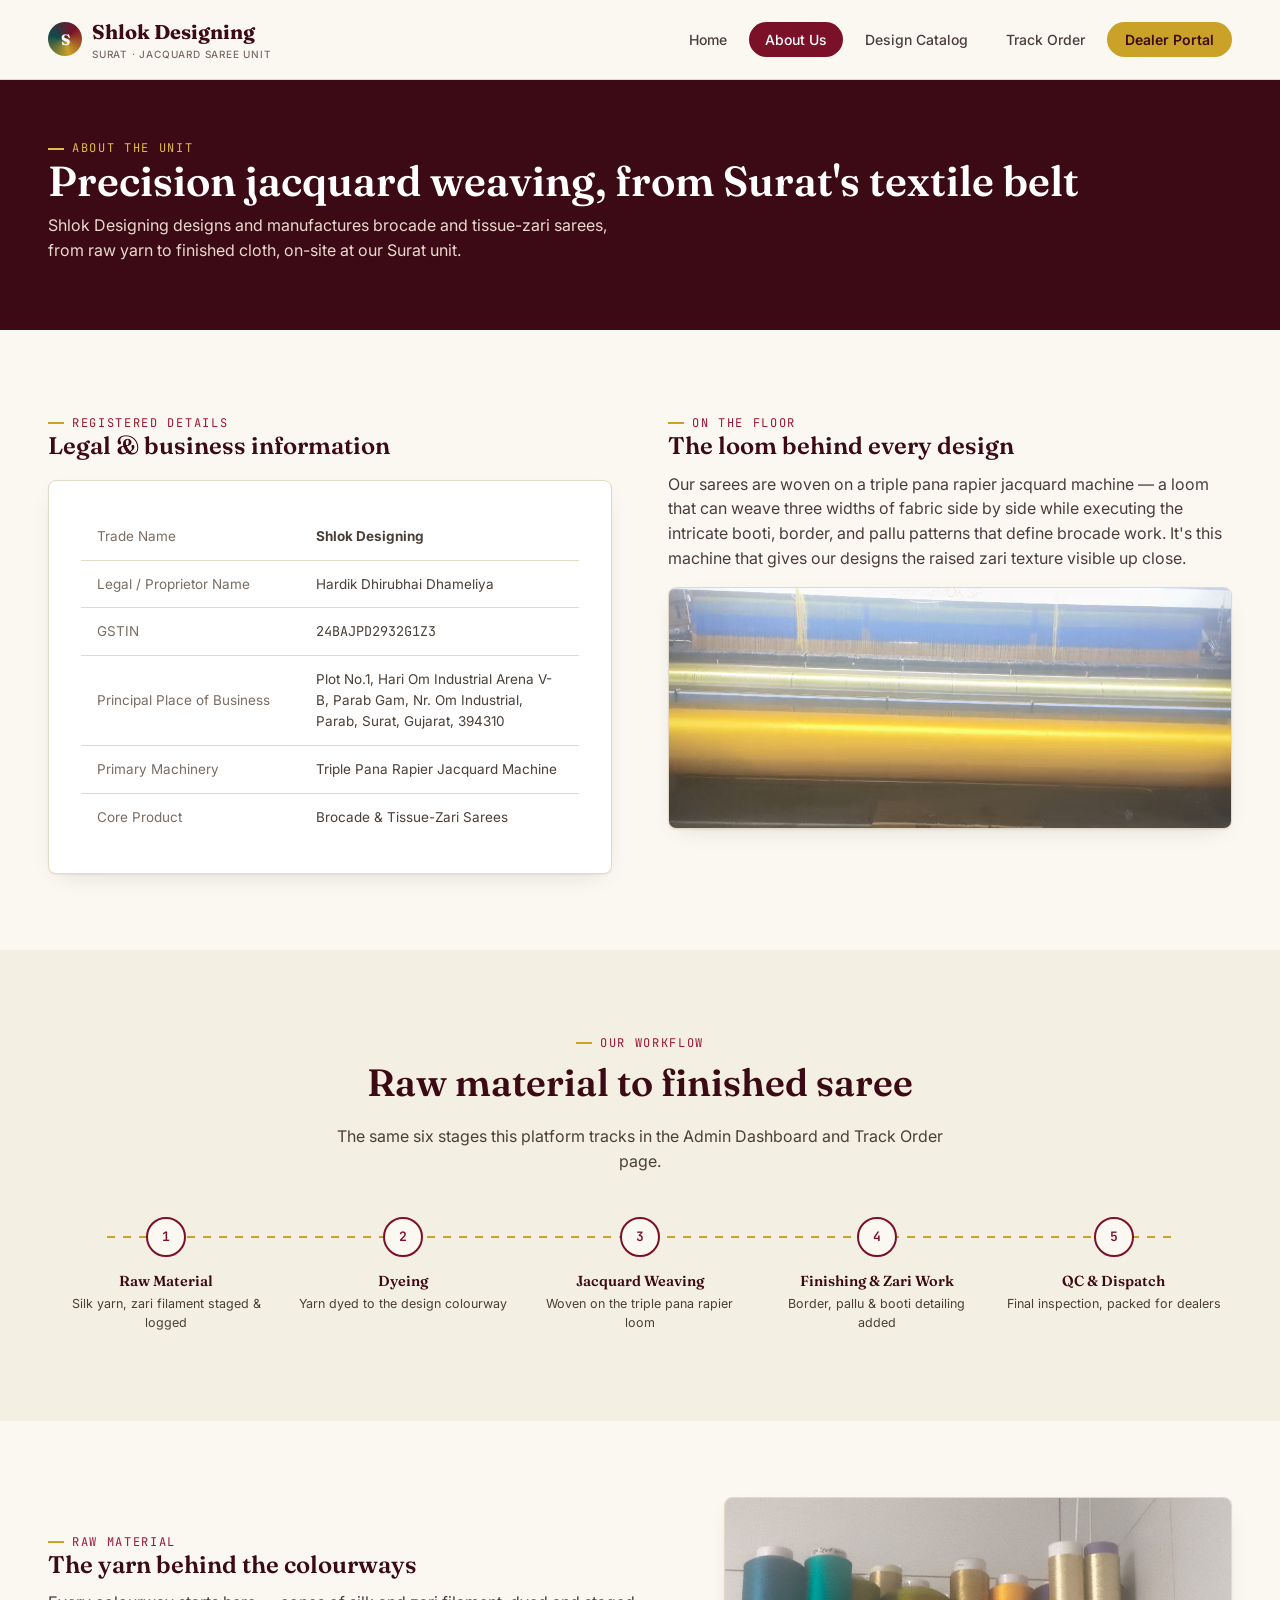
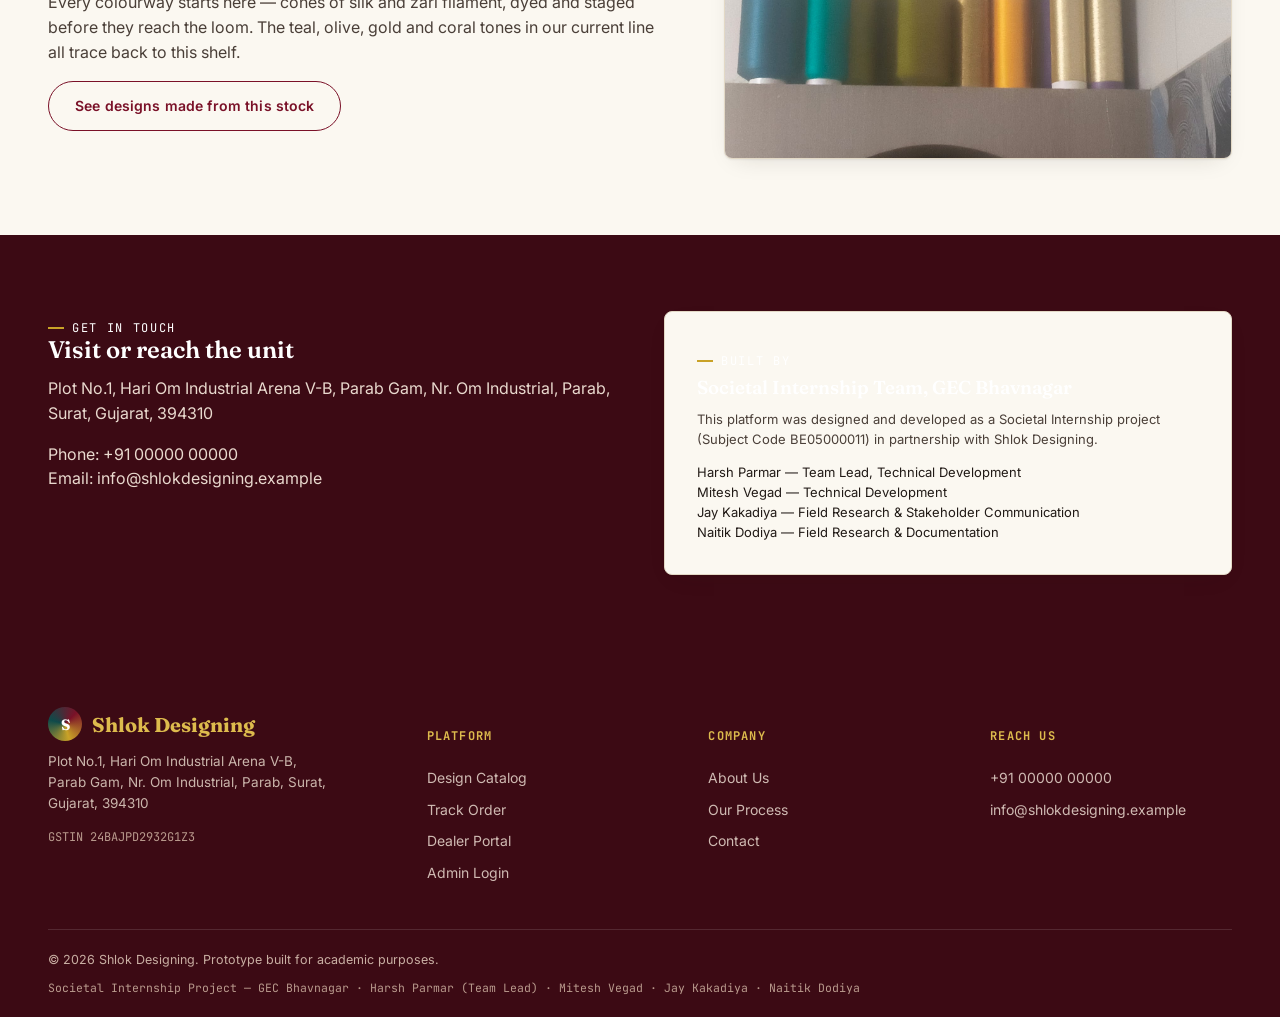
==== about.html @ fc142ac1 "ready to Deployment" ====
<!DOCTYPE html>
<html lang="en">
<head>
<meta charset="UTF-8">
<meta name="viewport" content="width=device-width, initial-scale=1.0">
<title>About Us — Shlok Designing</title>
<meta name="description" content="Shlok Designing is a saree design and jacquard weaving unit based in Surat, Gujarat, operated by Hardik Dhameliya.">
<link rel="stylesheet" href="css/style.css">
</head>
<body data-page="about">

<header class="site-header">
  <nav class="nav">
    <a href="index.html" class="brand">
      <span class="mark"></span>
      <span>Shlok Designing<small>Surat · Jacquard Saree Unit</small></span>
    </a>
    <ul class="nav-links">
      <li><a href="index.html" data-page="home">Home</a></li>
      <li><a href="about.html" data-page="about">About Us</a></li>
      <li><a href="catalog.html" data-page="catalog">Design Catalog</a></li>
      <li><a href="track-order.html" data-page="track">Track Order</a></li>
      <li><a href="dealer/login.html" class="nav-cta">Dealer Portal</a></li>
    </ul>
    <button class="nav-toggle" aria-label="Toggle menu"><span></span><span></span><span></span></button>
  </nav>
</header>

<div class="page-hero">
  <div class="container">
    <span class="eyebrow">About the unit</span>
    <h1>Precision jacquard weaving, from Surat's textile belt</h1>
    <p>Shlok Designing designs and manufactures brocade and tissue-zari sarees, from raw yarn to finished cloth, on-site at our Surat unit.</p>
  </div>
</div>

<section>
  <div class="container">
    <div style="display:grid;grid-template-columns:1fr 1fr;gap:56px;align-items:start;">
      <div>
        <span class="eyebrow">Registered details</span>
        <h2>Legal &amp; business information</h2>
        <div class="card pad-lg" style="margin-top:20px;">
          <table style="min-width:0;">
            <tbody>
              <tr><td class="text-muted" style="width:44%;">Trade Name</td><td><strong>Shlok Designing</strong></td></tr>
              <tr><td class="text-muted">Legal / Proprietor Name</td><td>Hardik Dhirubhai Dhameliya</td></tr>
              <tr><td class="text-muted">GSTIN</td><td class="mono">24BAJPD2932G1Z3</td></tr>
              <tr><td class="text-muted">Principal Place of Business</td><td>Plot No.1, Hari Om Industrial Arena V-B, Parab Gam, Nr. Om Industrial, Parab, Surat, Gujarat, 394310</td></tr>
              <tr><td class="text-muted">Primary Machinery</td><td>Triple Pana Rapier Jacquard Machine</td></tr>
              <tr><td class="text-muted">Core Product</td><td>Brocade &amp; Tissue-Zari Sarees</td></tr>
            </tbody>
          </table>
        </div>
      </div>
      <div>
        <span class="eyebrow">On the floor</span>
        <h2>The loom behind every design</h2>
        <p>Our sarees are woven on a triple pana rapier jacquard machine — a loom that can weave three widths of fabric side by side while executing the intricate booti, border, and pallu patterns that define brocade work. It's this machine that gives our designs the raised zari texture visible up close.</p>
        <div class="card" style="overflow:hidden;">
          <img src="assets/img/jacquard-machine.png" alt="Triple pana rapier jacquard machine weaving fabric" style="width:100%;height:240px;object-fit:cover;">
        </div>
      </div>
    </div>
  </div>
</section>

<section class="bg-ivory" id="process">
  <div class="container">
    <div class="section-head center">
      <span class="eyebrow">Our workflow</span>
      <h2>Raw material to finished saree</h2>
      <p>The same six stages this platform tracks in the Admin Dashboard and Track Order page.</p>
    </div>
    <div class="process-rail">
      <div class="process-step"><div class="node">1</div><h4>Raw Material</h4><p>Silk yarn, zari filament staged &amp; logged</p></div>
      <div class="process-step"><div class="node">2</div><h4>Dyeing</h4><p>Yarn dyed to the design colourway</p></div>
      <div class="process-step"><div class="node">3</div><h4>Jacquard Weaving</h4><p>Woven on the triple pana rapier loom</p></div>
      <div class="process-step"><div class="node">4</div><h4>Finishing &amp; Zari Work</h4><p>Border, pallu &amp; booti detailing added</p></div>
      <div class="process-step"><div class="node">5</div><h4>QC &amp; Dispatch</h4><p>Final inspection, packed for dealers</p></div>
    </div>
  </div>
</section>

<section>
  <div class="container">
    <div style="display:grid;grid-template-columns:1.1fr .9fr;gap:56px;align-items:center;">
      <div>
        <span class="eyebrow">Raw material</span>
        <h2>The yarn behind the colourways</h2>
        <p>Every colourway starts here — cones of silk and zari filament, dyed and staged before they reach the loom. The teal, olive, gold and coral tones in our current line all trace back to this shelf.</p>
        <a href="catalog.html" class="btn btn-outline">See designs made from this stock</a>
      </div>
      <div class="card" style="overflow:hidden;">
        <img src="assets/img/thread-spools.jpg" alt="Dyed silk and zari filament spools" style="width:100%;height:260px;object-fit:cover;">
      </div>
    </div>
  </div>
</section>

<section class="bg-wine" id="contact">
  <div class="container">
    <div style="display:grid;grid-template-columns:1fr 1fr;gap:48px;">
      <div>
        <span class="eyebrow">Get in touch</span>
        <h2>Visit or reach the unit</h2>
        <p>Plot No.1, Hari Om Industrial Arena V-B, Parab Gam, Nr. Om Industrial, Parab, Surat, Gujarat, 394310</p>
        <p>Phone: +91 00000 00000<br>Email: info@shlokdesigning.example</p>
      </div>
      <div class="card pad-lg" style="background:var(--ivory-50);">
        <span class="eyebrow">Built by</span>
        <h3 style="margin-top:8px;">Societal Internship Team, GEC Bhavnagar</h3>
        <p class="text-sm" style="color:var(--ink-700);">This platform was designed and developed as a Societal Internship project (Subject Code BE05000011) in partnership with Shlok Designing.</p>
        <ul style="margin-top:12px;">
          <li class="text-sm">Harsh Parmar — Team Lead, Technical Development</li>
          <li class="text-sm">Mitesh Vegad — Technical Development</li>
          <li class="text-sm">Jay Kakadiya — Field Research &amp; Stakeholder Communication</li>
          <li class="text-sm">Naitik Dodiya — Field Research &amp; Documentation</li>
        </ul>
      </div>
    </div>
  </div>
</section>

<footer class="site-footer">
  <div class="container">
    <div class="footer-grid">
      <div class="footer-brand">
        <div class="brand" style="color:var(--gold-400);margin-bottom:10px;">
          <span class="mark"></span><span>Shlok Designing</span>
        </div>
        <p>Plot No.1, Hari Om Industrial Arena V-B, Parab Gam, Nr. Om Industrial, Parab, Surat, Gujarat, 394310</p>
        <p style="font-family:var(--font-mono);font-size:12px;color:#B99A8D;">GSTIN 24BAJPD2932G1Z3</p>
      </div>
      <div>
        <h5>Platform</h5>
        <a href="catalog.html">Design Catalog</a>
        <a href="track-order.html">Track Order</a>
        <a href="dealer/login.html">Dealer Portal</a>
        <a href="admin/login.html">Admin Login</a>
      </div>
      <div>
        <h5>Company</h5>
        <a href="about.html">About Us</a>
        <a href="about.html#process">Our Process</a>
        <a href="about.html#contact">Contact</a>
      </div>
      <div>
        <h5>Reach Us</h5>
        <a href="tel:+910000000000">+91 00000 00000</a>
        <a href="mailto:info@shlokdesigning.example">info@shlokdesigning.example</a>
      </div>
    </div>
    <div class="footer-bottom container">
      <span>© 2026 Shlok Designing. Prototype built for academic purposes.</span>
      <span class="footer-credit">Societal Internship Project — GEC Bhavnagar · Harsh Parmar (Team Lead) · Mitesh Vegad · Jay Kakadiya · Naitik Dodiya</span>
    </div>
  </div>
</footer>

<script src="js/main.js"></script>
</body>
</html>
---- css/style.css ----
/* ============================================================
   SHLOK DESIGNING — Design System
   Palette drawn from the unit's own material: wine-silk maroon,
   zari gold, and the teal/olive of the raw filament spools.
   ============================================================ */

@import url('https://fonts.googleapis.com/css2?family=Fraunces:ital,opsz,wght@0,9..144,400;0,9..144,500;0,9..144,600;0,9..144,700;1,9..144,500&family=Inter:wght@400;500;600;700&family=JetBrains+Mono:wght@400;500;600&display=swap');

:root{
  /* --- Color tokens --- */
  --wine-900:#3C0A14;
  --wine-800:#5A0F1E;
  --wine-700:#7A1128;
  --wine-600:#9A1834;
  --gold-500:#C9A227;
  --gold-400:#DDBB4D;
  --gold-100:#F3E7C4;
  --teal-700:#0F4A4A;
  --teal-500:#146B66;
  --ivory-50:#FBF8F1;
  --ivory-100:#F4EFE3;
  --ink-900:#211A16;
  --ink-700:#4A3F38;
  --ink-500:#7A6D63;
  --line:#E3D9C6;
  --white:#FFFFFF;

  /* --- Type --- */
  --font-display:'Fraunces', 'Georgia', serif;
  --font-body:'Inter', -apple-system, sans-serif;
  --font-mono:'JetBrains Mono', monospace;

  /* --- Layout --- */
  --maxw:1240px;
  --radius-sm:4px;
  --radius-md:8px;
  --shadow-card: 0 1px 2px rgba(33,26,22,0.06), 0 8px 24px -12px rgba(33,26,22,0.18);
}

*,*::before,*::after{box-sizing:border-box;}
html{scroll-behavior:smooth;}
body{
  margin:0;
  font-family:var(--font-body);
  color:var(--ink-900);
  background:var(--ivory-50);
  -webkit-font-smoothing:antialiased;
  line-height:1.55;
}
img{max-width:100%;display:block;}
a{color:inherit;text-decoration:none;}
h1,h2,h3,h4{font-family:var(--font-display);font-weight:600;line-height:1.12;margin:0 0 .5em;color:var(--wine-900);}
p{margin:0 0 1em;color:var(--ink-700);}
ul{margin:0;padding:0;list-style:none;}
button{font-family:inherit;cursor:pointer;}
:focus-visible{outline:3px solid var(--gold-500);outline-offset:2px;}
@media (prefers-reduced-motion: reduce){*{animation-duration:.001ms !important;transition-duration:.001ms !important;}}

.container{max-width:var(--maxw);margin:0 auto;padding:0 28px;}
.eyebrow{
  font-family:var(--font-mono);
  font-size:12px;
  letter-spacing:.14em;
  text-transform:uppercase;
  color:var(--wine-600);
  display:inline-flex;
  align-items:center;
  gap:8px;
}
.eyebrow::before{content:'';width:16px;height:2px;background:var(--gold-500);display:inline-block;}

/* ---------- Thread-strip signature motif ---------- */
.thread-strip{
  display:flex;
  height:10px;
  width:100%;
}
.thread-strip span{flex:1;}
.thread-strip .c1{background:var(--teal-700);}
.thread-strip .c2{background:var(--teal-500);}
.thread-strip .c3{background:#7C7A2E;}
.thread-strip .c4{background:var(--gold-500);}
.thread-strip .c5{background:#D97A2E;}
.thread-strip .c6{background:var(--wine-700);}
.thread-strip .c7{background:var(--gold-400);}

/* ---------- Header / Nav ---------- */
.site-header{
  position:sticky;top:0;z-index:100;
  background:rgba(251,248,241,0.92);
  backdrop-filter:blur(8px);
  border-bottom:1px solid var(--line);
}
.nav{
  display:flex;align-items:center;justify-content:space-between;
  padding:16px 28px;max-width:var(--maxw);margin:0 auto;
}
.brand{display:flex;align-items:center;gap:10px;font-family:var(--font-display);font-weight:700;font-size:20px;color:var(--wine-900);}
.brand .mark{
  width:34px;height:34px;border-radius:50%;
  background:conic-gradient(from 45deg,var(--wine-700),var(--gold-500),var(--teal-700),var(--wine-700));
  display:flex;align-items:center;justify-content:center;
  flex:none;
}
.brand .mark::after{content:'S';font-family:var(--font-display);color:var(--white);font-size:15px;font-weight:700;}
.brand small{display:block;font-family:var(--font-body);font-weight:500;font-size:10px;letter-spacing:.08em;text-transform:uppercase;color:var(--ink-500);}

.nav-links{display:flex;align-items:center;gap:6px;}
.nav-links a{
  padding:9px 16px;border-radius:999px;font-size:14px;font-weight:500;color:var(--ink-700);
  transition:background .15s, color .15s;
}
.nav-links a:hover{background:var(--ivory-100);color:var(--wine-800);}
.nav-links a.active{background:var(--wine-700);color:var(--white);}
.nav-cta{
  padding:9px 18px !important;border-radius:999px;background:var(--gold-500) !important;color:var(--wine-900) !important;font-weight:600 !important;
}
.nav-toggle{display:none;background:none;border:0;padding:6px;}
.nav-toggle span{display:block;width:22px;height:2px;background:var(--ink-900);margin:5px 0;}

@media (max-width:860px){
  .nav-toggle{display:block;}
  .nav-links{
    position:absolute;top:100%;left:0;right:0;
    background:var(--ivory-50);border-bottom:1px solid var(--line);
    flex-direction:column;align-items:stretch;padding:10px 20px 18px;gap:2px;
    display:none;
  }
  .nav-links.open{display:flex;}
  .nav-links a{padding:12px 10px;border-radius:6px;}
}

/* ---------- Buttons ---------- */
.btn{
  display:inline-flex;align-items:center;justify-content:center;gap:8px;
  padding:13px 26px;border-radius:999px;border:1px solid transparent;
  font-size:14px;font-weight:600;letter-spacing:.01em;
  transition:transform .15s ease, background .15s, border-color .15s;
}
.btn:hover{transform:translateY(-1px);}
.btn-primary{background:var(--wine-700);color:var(--white);}
.btn-primary:hover{background:var(--wine-800);}
.btn-gold{background:var(--gold-500);color:var(--wine-900);}
.btn-gold:hover{background:var(--gold-400);}
.btn-outline{background:transparent;border-color:var(--wine-700);color:var(--wine-700);}
.btn-outline:hover{background:var(--wine-700);color:var(--white);}
.btn-ghost{background:transparent;color:var(--ink-700);border-color:var(--line);}
.btn-ghost:hover{border-color:var(--wine-600);color:var(--wine-800);}
.btn-block{width:100%;}
.btn-sm{padding:9px 16px;font-size:13px;}
.btn[disabled]{opacity:.5;cursor:not-allowed;transform:none;}

/* ---------- Hero ---------- */
.hero{
  position:relative;overflow:hidden;
  background:linear-gradient(180deg,var(--ivory-50) 0%, var(--ivory-100) 100%);
  border-bottom:1px solid var(--line);
}
.hero-grid{
  max-width:var(--maxw);margin:0 auto;padding:64px 28px 0;
  display:grid;grid-template-columns:1.05fr .95fr;gap:56px;align-items:center;
}
.hero-copy h1{font-size:clamp(32px,4.2vw,54px);}
.hero-copy .lede{font-size:17px;max-width:46ch;}
.hero-actions{display:flex;gap:12px;flex-wrap:wrap;margin-top:26px;}
.hero-stats{display:flex;gap:28px;margin-top:38px;padding-top:26px;border-top:1px solid var(--line);}
.hero-stats div b{display:block;font-family:var(--font-display);font-size:24px;color:var(--wine-800);}
.hero-stats div span{font-size:12px;color:var(--ink-500);text-transform:uppercase;letter-spacing:.06em;}
.hero-media{position:relative;}
.hero-media .frame{
  border-radius:var(--radius-md);overflow:hidden;box-shadow:var(--shadow-card);
  border:1px solid var(--line);aspect-ratio:4/5;
}
.hero-media .frame img{width:100%;height:100%;object-fit:cover;}
.hero-media .tag{
  position:absolute;bottom:-18px;left:-18px;background:var(--white);
  border:1px solid var(--line);border-radius:var(--radius-md);
  padding:14px 18px;box-shadow:var(--shadow-card);font-family:var(--font-mono);font-size:12px;
  display:flex;align-items:center;gap:10px;
}
.hero-media .tag .dot{width:8px;height:8px;border-radius:50%;background:var(--teal-500);}
@media (max-width:860px){
  .hero-grid{grid-template-columns:1fr;padding-top:40px;}
  .hero-media{order:-1;max-width:340px;margin:0 auto;}
}

/* ---------- Sections ---------- */
section{padding:76px 0;}
.section-head{max-width:640px;margin:0 0 44px;}
.section-head.center{margin-left:auto;margin-right:auto;text-align:center;}
.section-head h2{font-size:clamp(26px,3vw,38px);margin-top:10px;}

.bg-ivory{background:var(--ivory-100);}
.bg-wine{background:var(--wine-900);}
.bg-wine h2,.bg-wine h3,.bg-wine .eyebrow{color:var(--white);}
.bg-wine .eyebrow::before{background:var(--gold-500);}
.bg-wine p{color:#E9D9CE;}

/* ---------- Service cards ---------- */
.services-grid{display:grid;grid-template-columns:repeat(4,1fr);gap:20px;}
@media (max-width:980px){.services-grid{grid-template-columns:1fr 1fr;}}
@media (max-width:600px){.services-grid{grid-template-columns:1fr;}}
.service-card{
  background:var(--white);border:1px solid var(--line);border-radius:var(--radius-md);
  padding:28px 24px;box-shadow:var(--shadow-card);
  display:flex;flex-direction:column;gap:14px;
  transition:transform .18s ease, border-color .18s;
}
.service-card:hover{transform:translateY(-4px);border-color:var(--gold-500);}
.service-card .icon{
  width:44px;height:44px;border-radius:10px;background:var(--wine-900);
  display:flex;align-items:center;justify-content:center;color:var(--gold-400);
}
.service-card .icon svg{width:22px;height:22px;}
.service-card h3{font-size:18px;margin-bottom:2px;}
.service-card p{font-size:14px;margin-bottom:6px;}
.service-card .link{font-family:var(--font-mono);font-size:12px;color:var(--wine-700);font-weight:600;display:inline-flex;gap:6px;align-items:center;}
.service-card .link svg{width:13px;height:13px;transition:transform .15s;}
.service-card:hover .link svg{transform:translateX(3px);}

/* ---------- Process steps ---------- */
.process-rail{display:grid;grid-template-columns:repeat(5,1fr);gap:0;position:relative;}
.process-rail::before{
  content:'';position:absolute;top:19px;left:5%;right:5%;height:2px;
  background:repeating-linear-gradient(90deg,var(--gold-500) 0 8px, transparent 8px 16px);
}
.process-step{position:relative;padding-top:0;text-align:center;padding:0 10px;}
.process-step .node{
  width:40px;height:40px;border-radius:50%;background:var(--ivory-50);border:2px solid var(--wine-700);
  display:flex;align-items:center;justify-content:center;margin:0 auto 16px;position:relative;z-index:2;
  font-family:var(--font-mono);font-size:13px;color:var(--wine-700);font-weight:600;
}
.process-step h4{font-size:14.5px;margin-bottom:4px;}
.process-step p{font-size:12.5px;}
@media (max-width:860px){
  .process-rail{grid-template-columns:1fr;gap:28px;}
  .process-rail::before{display:none;}
}

/* ---------- Cards / generic ---------- */
.card{background:var(--white);border:1px solid var(--line);border-radius:var(--radius-md);box-shadow:var(--shadow-card);}
.pad-lg{padding:32px;}
.pad-md{padding:22px;}

/* ---------- Footer ---------- */
.site-footer{background:var(--wine-900);color:#E9D9CE;padding:56px 0 0;}
.footer-grid{display:grid;grid-template-columns:1.4fr 1fr 1fr 1fr;gap:40px;padding-bottom:40px;}
.footer-grid h5{color:var(--gold-400);font-family:var(--font-mono);font-size:12px;letter-spacing:.1em;text-transform:uppercase;margin-bottom:16px;}
.footer-grid a{display:block;padding:5px 0;font-size:14px;color:#E9D9CE;opacity:.85;}
.footer-grid a:hover{opacity:1;color:var(--gold-400);}
.footer-brand p{color:#CBB6AC;font-size:13.5px;max-width:32ch;}
.footer-bottom{
  border-top:1px solid rgba(255,255,255,.12);padding:20px 0;
  display:flex;justify-content:space-between;align-items:center;flex-wrap:wrap;gap:10px;
  font-size:12.5px;color:#C9AFA3;
}
.footer-credit{font-family:var(--font-mono);font-size:11.5px;color:#B99A8D;}
@media (max-width:760px){.footer-grid{grid-template-columns:1fr 1fr;}}

/* ---------- Forms ---------- */
.field{margin-bottom:18px;}
.field label{display:block;font-size:13px;font-weight:600;margin-bottom:7px;color:var(--ink-900);}
.field .hint{font-size:12px;color:var(--ink-500);margin-top:5px;}
.field input,.field select,.field textarea{
  width:100%;padding:12px 14px;border:1px solid var(--line);border-radius:var(--radius-sm);
  font-family:var(--font-body);font-size:14px;background:var(--white);color:var(--ink-900);
  transition:border-color .15s;
}
.field input:focus,.field select:focus,.field textarea:focus{border-color:var(--wine-600);}
.field-row{display:grid;grid-template-columns:1fr 1fr;gap:16px;}
@media (max-width:600px){.field-row{grid-template-columns:1fr;}}

/* ---------- Badges / status ---------- */
.badge{display:inline-flex;align-items:center;gap:6px;padding:4px 11px;border-radius:999px;font-size:11.5px;font-weight:600;font-family:var(--font-mono);}
.badge::before{content:'';width:6px;height:6px;border-radius:50%;}
.badge-pending{background:#FBF0DA;color:#8A5A00;}
.badge-pending::before{background:#C9860A;}
.badge-progress{background:#DCEAF0;color:#0F5C6B;}
.badge-progress::before{background:#1E8FA6;}
.badge-done{background:#DEEFDD;color:#1E6B36;}
.badge-done::before{background:#2E9E4F;}
.badge-hold{background:#F6DEDD;color:#8B2A24;}
.badge-hold::before{background:#B5423B;}

/* ---------- Tables ---------- */
.table-wrap{overflow-x:auto;border:1px solid var(--line);border-radius:var(--radius-md);background:var(--white);}
table{width:100%;border-collapse:collapse;font-size:13.5px;min-width:600px;}
thead th{
  text-align:left;font-family:var(--font-mono);font-size:11px;letter-spacing:.06em;text-transform:uppercase;
  color:var(--ink-500);padding:13px 16px;background:var(--ivory-100);border-bottom:1px solid var(--line);
}
tbody td{padding:13px 16px;border-bottom:1px solid var(--line);color:var(--ink-700);}
tbody tr:last-child td{border-bottom:0;}
tbody tr:hover{background:var(--ivory-50);}
td.mono,th.mono{font-family:var(--font-mono);}

/* ---------- Utility ---------- */
.flex{display:flex;}
.between{justify-content:space-between;}
.center-v{align-items:center;}
.gap-8{gap:8px;}
.gap-12{gap:12px;}
.gap-16{gap:16px;}
.mt-0{margin-top:0;}
.text-sm{font-size:13px;}
.text-muted{color:var(--ink-500);}
.stat-tile{background:var(--white);border:1px solid var(--line);border-radius:var(--radius-md);padding:20px 22px;}
.stat-tile b{display:block;font-family:var(--font-display);font-size:28px;color:var(--wine-800);}
.stat-tile span{font-size:12px;color:var(--ink-500);text-transform:uppercase;letter-spacing:.05em;}
.stats-row{display:grid;grid-template-columns:repeat(4,1fr);gap:16px;}
@media (max-width:860px){.stats-row{grid-template-columns:1fr 1fr;}}

.page-hero{
  background:var(--wine-900);color:var(--white);padding:52px 0;
  position:relative;overflow:hidden;
}
.page-hero .eyebrow{color:var(--gold-400);}
.page-hero .eyebrow::before{background:var(--gold-400);}
.page-hero h1{color:var(--white);font-size:clamp(28px,3.6vw,42px);margin-bottom:8px;}
.page-hero p{color:#E9D9CE;max-width:56ch;}

.toast{
  position:fixed;bottom:24px;right:24px;background:var(--wine-900);color:var(--white);
  padding:14px 20px;border-radius:var(--radius-sm);box-shadow:var(--shadow-card);
  font-size:13.5px;z-index:999;display:flex;align-items:center;gap:10px;
  transform:translateY(20px);opacity:0;pointer-events:none;transition:all .25s ease;
}
.toast.show{transform:translateY(0);opacity:1;}
.toast .dot{width:8px;height:8px;border-radius:50%;background:var(--gold-400);}

.empty-state{text-align:center;padding:48px 24px;color:var(--ink-500);}
.empty-state svg{width:40px;height:40px;margin:0 auto 14px;color:var(--line);}
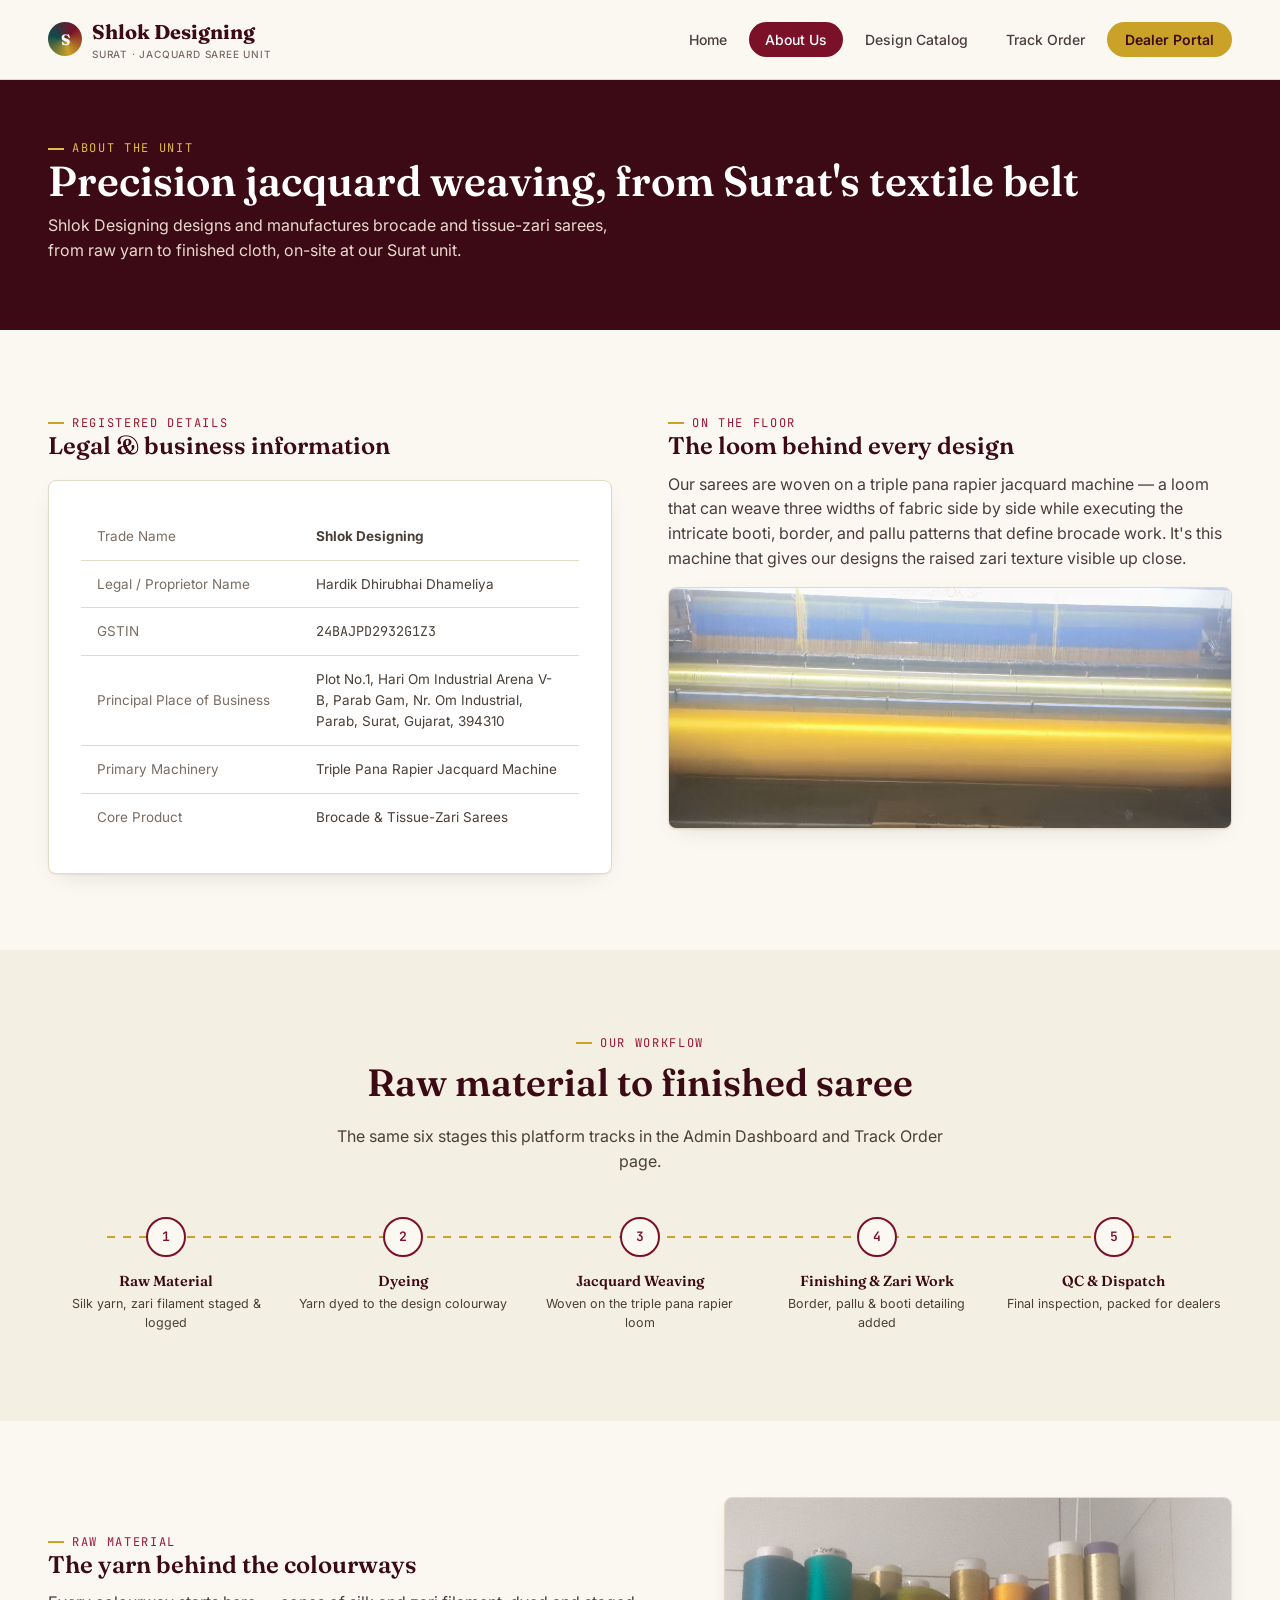
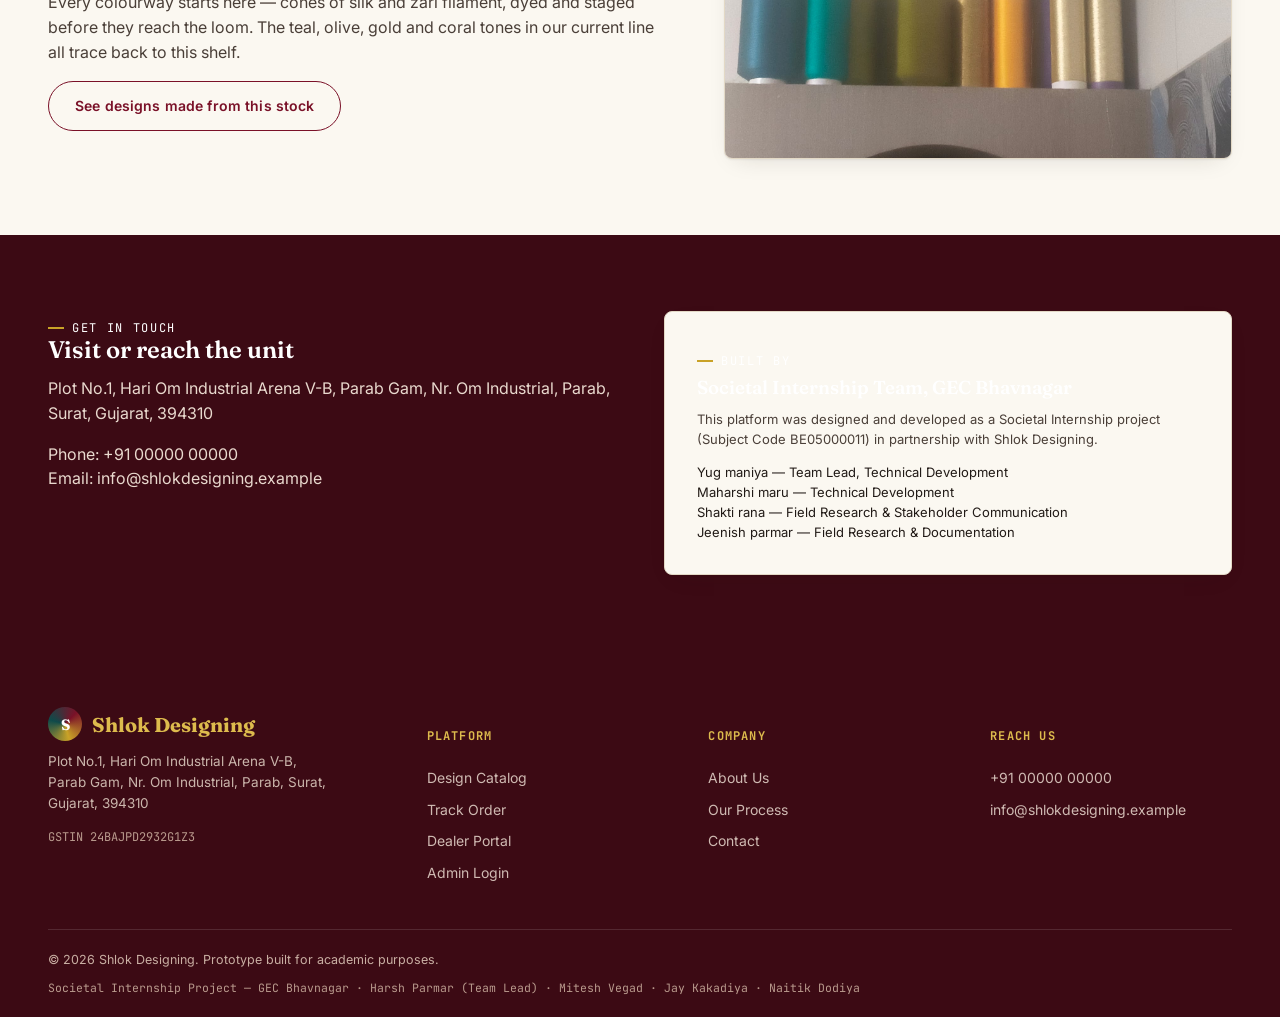
==== commit fe76a2fe: "Update about.html" ====
--- a/about.html
+++ b/about.html
@@ -112,10 +112,10 @@
         <h3 style="margin-top:8px;">Societal Internship Team, GEC Bhavnagar</h3>
         <p class="text-sm" style="color:var(--ink-700);">This platform was designed and developed as a Societal Internship project (Subject Code BE05000011) in partnership with Shlok Designing.</p>
         <ul style="margin-top:12px;">
-          <li class="text-sm">Harsh Parmar — Team Lead, Technical Development</li>
-          <li class="text-sm">Mitesh Vegad — Technical Development</li>
-          <li class="text-sm">Jay Kakadiya — Field Research &amp; Stakeholder Communication</li>
-          <li class="text-sm">Naitik Dodiya — Field Research &amp; Documentation</li>
+          <li class="text-sm">Yug maniya  — Team Lead, Technical Development</li>
+          <li class="text-sm">Maharshi maru  — Technical Development</li>
+          <li class="text-sm">Shakti rana  — Field Research &amp; Stakeholder Communication</li>
+          <li class="text-sm">Jeenish parmar — Field Research &amp; Documentation</li>
         </ul>
       </div>
     </div>
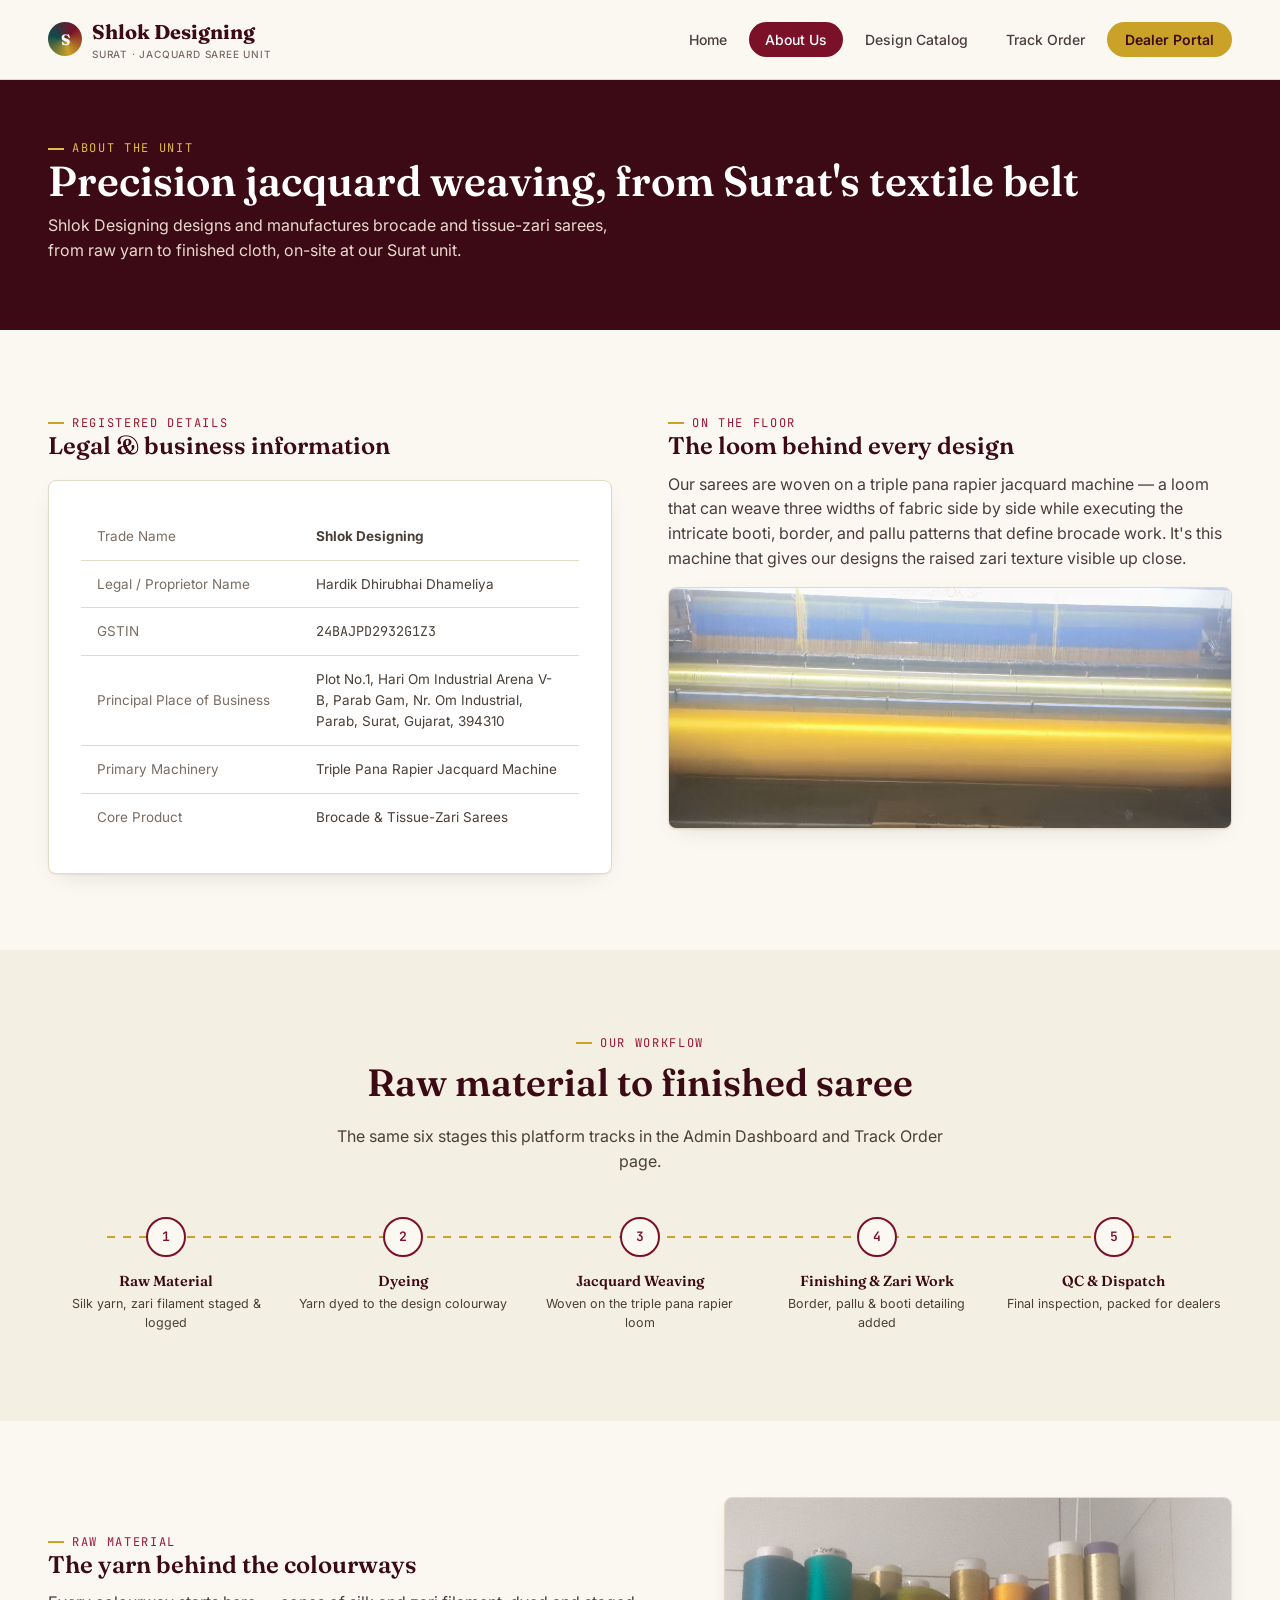
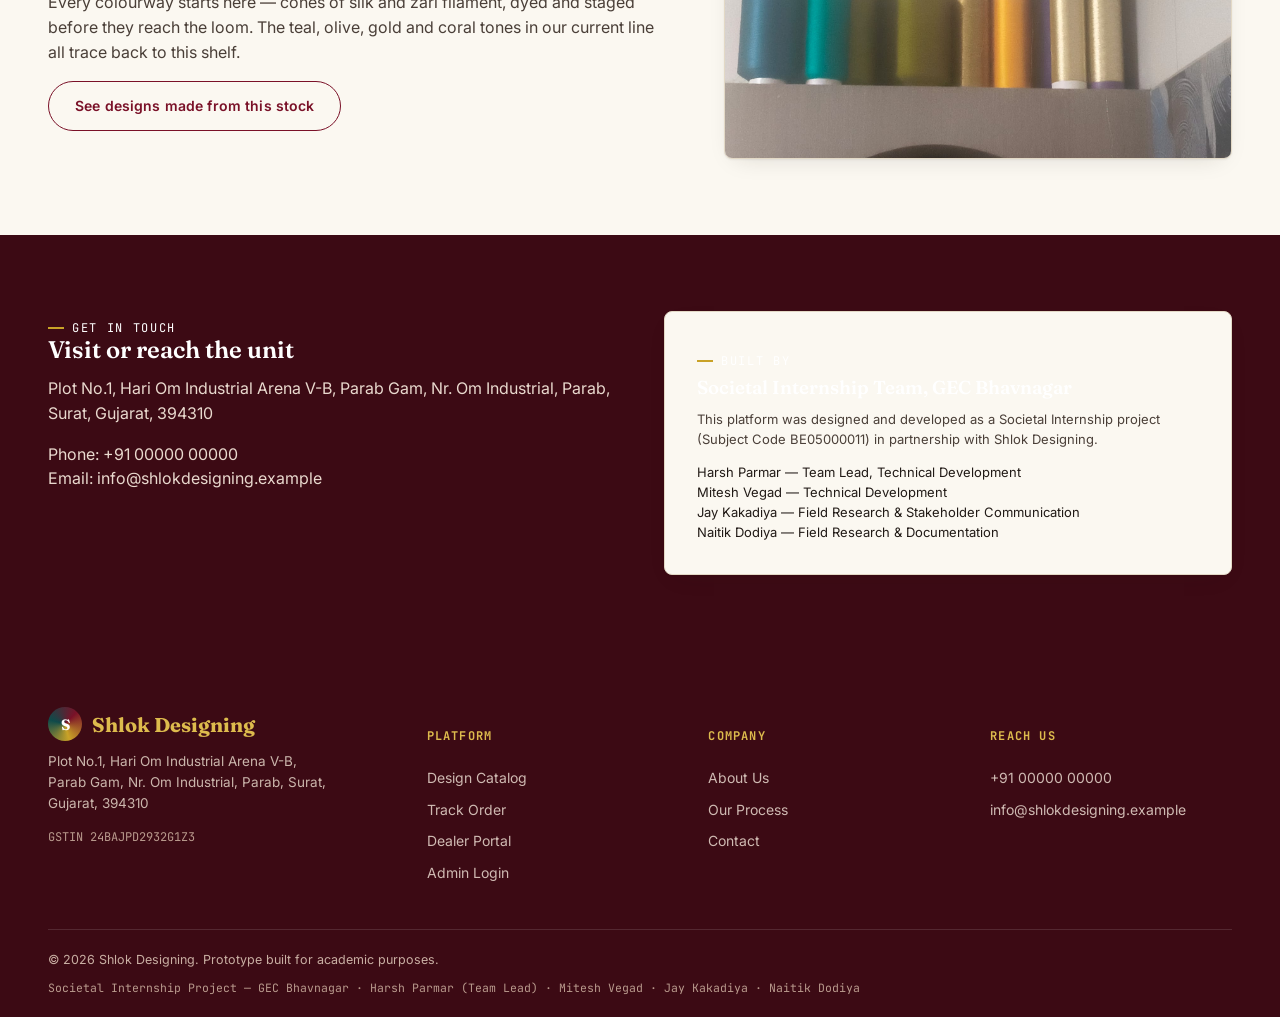
==== commit 4875a4c4: "Update about.html" ====
--- a/about.html
+++ b/about.html
@@ -112,10 +112,10 @@
         <h3 style="margin-top:8px;">Societal Internship Team, GEC Bhavnagar</h3>
         <p class="text-sm" style="color:var(--ink-700);">This platform was designed and developed as a Societal Internship project (Subject Code BE05000011) in partnership with Shlok Designing.</p>
         <ul style="margin-top:12px;">
-          <li class="text-sm">Yug maniya  — Team Lead, Technical Development</li>
-          <li class="text-sm">Maharshi maru  — Technical Development</li>
-          <li class="text-sm">Shakti rana  — Field Research &amp; Stakeholder Communication</li>
-          <li class="text-sm">Jeenish parmar — Field Research &amp; Documentation</li>
+          <li class="text-sm">Harsh Parmar  — Team Lead, Technical Development</li>
+          <li class="text-sm">Mitesh Vegad  — Technical Development</li>
+          <li class="text-sm">Jay  Kakadiya — Field Research &amp; Stakeholder Communication</li>
+          <li class="text-sm">Naitik Dodiya — Field Research &amp; Documentation</li>
         </ul>
       </div>
     </div>
